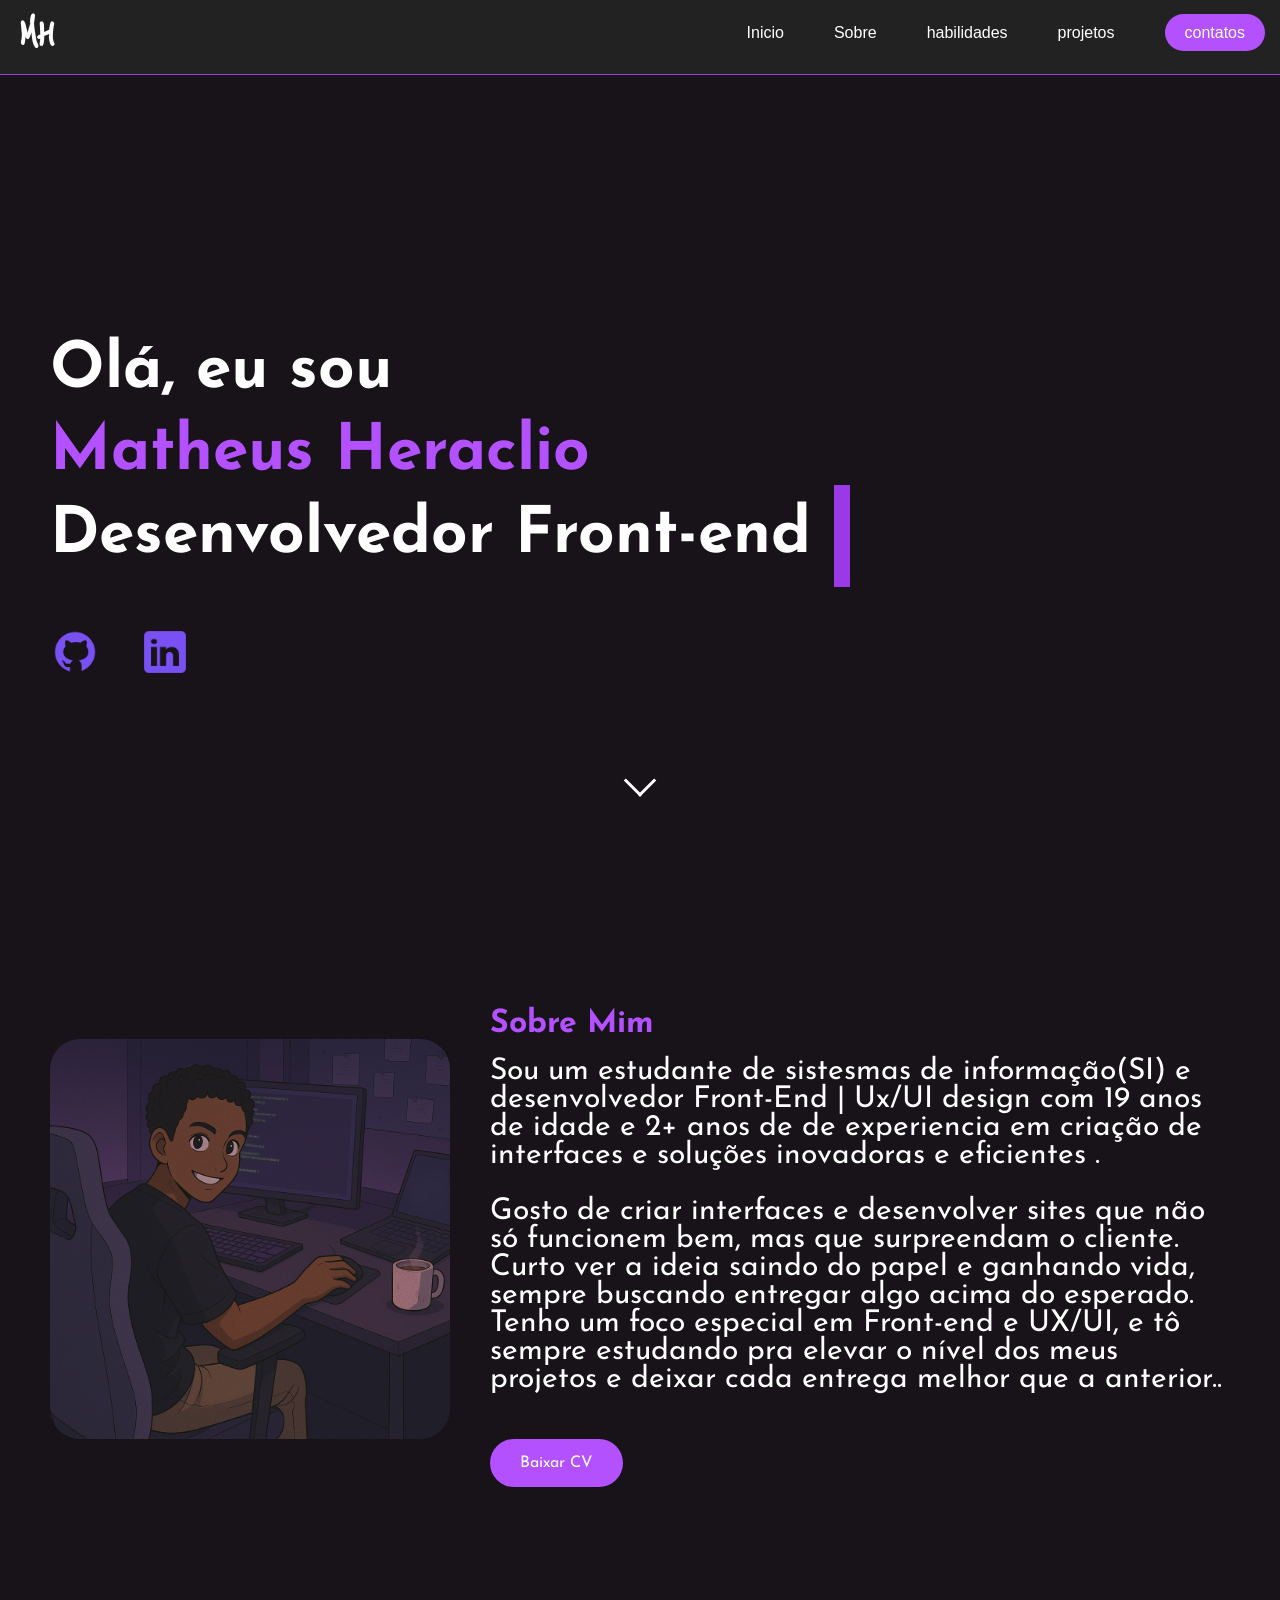
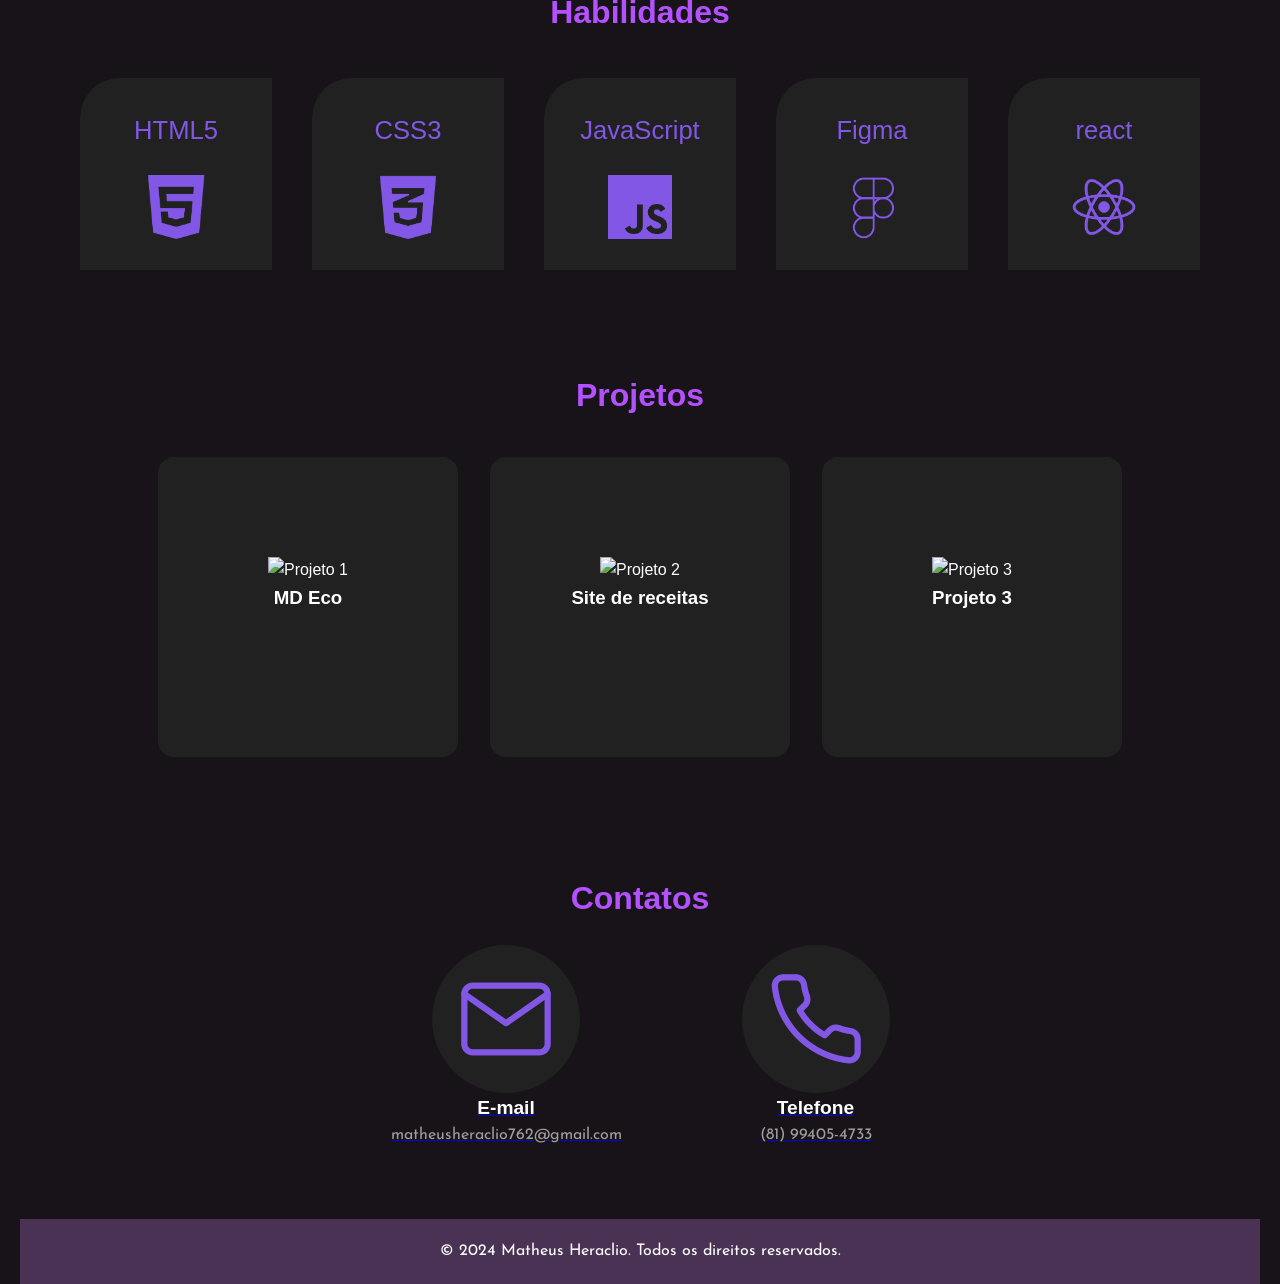
==== Portifolio/index.html @ d5a3b91d "Add files via upload" ====
<!DOCTYPE html>
<html lang="pt-BR">
<head>
    <meta charset="UTF-8">
    <meta name="viewport" content="width=device-width, initial-scale=1.0">
    <title>Matheus Heraclio</title>
    <link rel="stylesheet" href="style.css">
     <link rel="stylesheet" href="https://cdnjs.cloudflare.com/ajax/libs/font-awesome/7.0.1/css/all.min.css">
    <script src="https://unpkg.com/scrollreveal"></script>
    <!--Josefin -->
    <link rel="preconnect" href="https://fonts.googleapis.com">
<link rel="preconnect" href="https://fonts.gstatic.com" crossorigin>
<link href="https://fonts.googleapis.com/css2?family=Josefin+Sans:ital,wght@0,100..700;1,100..700&display=swap" rel="stylesheet">
    <!--Just Me -->
<link rel="preconnect" href="https://fonts.googleapis.com">
<link rel="preconnect" href="https://fonts.gstatic.com" crossorigin>
<link href="https://fonts.googleapis.com/css2?family=Just+Me+Again+Down+Here&display=swap" rel="stylesheet">
 <link rel="shortcut icon" href="/imagens/MH logo2.png">

</head>
   
<body>

    <!-- navbar-->
    <header>
        <h1>MH</h1>
        <nav>
            <ul class="nav-list">
                <li><a href="#inicio">Inicio</a></li>
                <li><a href="#sobre">Sobre</a></li>
                 <li><a href="#habilidades">habilidades</a></li>
                <li><a href="#projetos">projetos</a></li>
                <li><a href="#contatos" class="botao">contatos</a></li>
            </ul>
        </nav> 
    </header>



    <!-- Conteudo principal-->

    <main>  
        <section id="inicio" class="inicio"
        
>       <h1 class="ola">Olá, eu sou</h1>
        <h1 class="nome">Matheus Heraclio</h1>
        <h1 class="front">Desenvolvedor Front-end</h1>
            
        <div class="botoes">
            <a href="https://github.com/Matheus-Heraclio"><img src="/imagens/github.png" alt="" class="botao-imagem"></a>
            <a href="https://www.linkedin.com/in/matheus-heraclio-704944179"><img  src="/imagens/linkedin (1).png" alt="" class="botao-imagem2"></a>
                    <a href="#proxima-secao" class="scroll-down">
                    <i id="sobre" class="arrow"></i>
                    </a>
                </div>
            </section>

<!-- parte sobre mim-->

<section id="sobre" class="sobre">
    <div class="containersobre">
        
        <img src="/imagens/Imagem.png" alt="foto" class="foto">
            <div class="textosobre">
                <h2>Sobre Mim</h2>
            <p>Sou um estudante de sistesmas de informação(SI) e desenvolvedor Front-End | Ux/UI design com 19 anos de idade e 2+ anos de de experiencia em criação de interfaces e soluções inovadoras e eficientes . <br> 
           <br> Gosto de criar interfaces e desenvolver sites que não só funcionem bem, mas que surpreendam o cliente. Curto ver a ideia saindo do papel e ganhando vida, sempre buscando entregar algo acima do esperado. Tenho um foco especial em Front-end e UX/UI, e tô sempre estudando pra elevar o nível dos meus projetos e deixar cada entrega melhor que a anterior..
            </p>
               <a href="/curriculo/Curriculo Matheus Heraclio Monteiro dos Santos.pdf" class="botao-baixar">Baixar CV</a>
        </div>

    </div>
</section>

<!-- habilidades-->
    
    <section id="habilidades" class="habilidades">
        <h1>Habilidades</h2>
       <div class="cardshabilidades">
            <div class="box">
                <p>HTML5</p>
                    <img src="/imagens/html.png.png" alt="HTML5 Logo" class="logoshabilidades">
                    </div>
                        <div class="box">   
                        <p>CSS3</p>
                        <img src="/imagens/css.png" alt="CSS3 Logo" class="logoshabilidades">
                     </div>
                     <div class="box">
                        <p>JavaScript</p>
                        <img src="/imagens/javascript.png" alt="JavaScript Logo" class="logoshabilidades">
                        </div>
                        <div class="box">
                        <p>Figma</p>
                        <img src="/imagens/figma.png" alt="Figma Logo" class="logoshabilidades">
                            </div>
                            <div class="box">
                        <p>react</p>
                        <img src="/imagens/react.png" alt="React Logo" class="logoshabilidades">
                            </div>










        </div>
        
    </section>
    
<!-- projetos-->

    <section id="projetos" class="projetos">
        <h2>Projetos</h2>
       <div class="box2">
        <div class="projeto-card" id="moldal1">
            <img src="" alt="Projeto 1" class="projeto-imagem">
            <h3>MD Eco</h3>
            
        </div>
        <div class="projeto-card" id="moldal2">
            <img src="/imagens/projeto2.png" alt="Projeto 2" class="projeto-imagem">
            <h3>Site de receitas</h3>
           
        </div>
        <div class="projeto-card" id="moldal3">
            <img src="/imagens/projeto3.png" alt="Projeto 3" class="projeto-imagem">
            <h3>Projeto 3</h3>
            
        </div>


        <div class="modals">
        <dialog class="meumodal1" id="meumoldal">
                
          <button id="closemodal">
            <i class="fa-solid fa-xmark"></i>
          </button>
          
          <img src="/imagens/mdeco.jpg" class="imagem-modal">

          <h1>MD Eco</h1>
            <p>MD Eco foi o meu primeiro projeto desenvolvido. Ele surgiu a partir de um desafio com o tema “cidades”, e nasceu como uma proposta para facilitar o processo de reciclagem de resíduos.
             O projeto contou com o protótipo de um aplicativo criado no Figma e um site desenvolvido em HTML, CSS e JavaScript, que permitia aos usuários localizar ecopontos próximos, receber dicas de descarte e aprender a maneira correta de descartar cada tipo de material.
             Além disso, o app oferecia um sistema de recompensas, onde a cada quilo reciclado o usuário acumulava moedas virtuais que podiam ser trocadas por benefícios e descontos com os parceiros da MD Eco, incentivando a reciclagem de forma prática, educativa e sustentável.
             </p>



        </dialog>

        </div>







       </div>
    </section>

    <!-- contato-->

    <section id="contatos" class="contatos">
       <div class="container">
        <h2>Contatos</h2>
        <div class="icons">
          <div class="icon">
            <a href="mailto:matheusheraclio762@gmail.com" target="_blank">
              <div class="box3">
                <img src="/imagens/Email.png" alt="e-mail">
              </div>
            </a>
            <a href="mailto:matheusheraclio762@gmail.com" target="_blank">
              <h4 class="head-line">E-mail</h4>
            </a>
            <a href="mailto:matheusheraclio762@gmail.com" target="_blank">
              <p>matheusheraclio762@gmail.com</p>
            </a>
          </div>

          <div class="icon">
            <a href="https://api.whatsapp.com/send?phone=5581994054733" target="_blank">
              <div class="box3">
                <img src="/imagens/telefone.png" alt="telefone">
              </div>
            </a>
            <a href="https://api.whatsapp.com/send?phone=5581994054733" target="_blank">
              <h4 class="head-line">Telefone</h4>
            </a>
            <a href="https://api.whatsapp.com/send?phone=5581994054733" target="_blank">
              <p>(81) 99405-4733</p>
            </a>
          </div>




    </section>



    <footer> 
    <p>&copy; 2024 Matheus Heraclio. Todos os direitos reservados.</p>
 </footer>

    
    </main>
    



    
<!-- final do site-->

 

     

<script src="script.js" defer></script>
 </body>
</html>
---- Portifolio/style.css ----
/* Estilização geral */
* {
    margin: 0;
    padding: 0;
    box-sizing: border-box;
}

html{
scroll-behavior: smooth;
}

section {
  scroll-margin-top: 200px; /* esse 80px é o mesmo tamanho da navbar */
}



body {
    font-family: 'Segoe UI', Arial, sans-serif;
    background: #171318;
    line-height: 1.6;
}

/* Navbar */
header {
    background: #222;
    color: #fff;
    text-align: center;
    display: flex;
    justify-content: space-between;
    position: fixed;
    top: 0;
    width: 100%;
    border-bottom: #9a39e6 1px solid;
    z-index: 1000;
}


header h1 {
    font-size: 2.5rem;
    margin-bottom: 10px;
   font-family: "Just Me Again Down Here", cursive;
   margin-left:20px;
}



header p {
    font-size: 1.2rem;
    color: #bbb;
}

/* Estilização da Navbar */
nav {
    margin: 20px 0;
    text-align: center;
}

nav a {
    color: #ffffff;
    text-decoration: none;
    margin: 0 15px;
    font-weight: 500;
    transition: color 0.2s;

}

nav a:hover {
    color: #b451ff;
}

.nav-list {
    list-style: none;
    padding: 0;
    display: inline-flex;
    gap: 20px;
}

.botao{
padding: 10px 20px;
background-color:#b451ff;
border: none;
border-radius: 60px;
cursor: pointer;
color: white;
font-size: 16px;


}

/* inicio */

.inicio{
height: 900px;

}

main{
    background-color: #171318;
    height: 90vh;
}

.ola{
    color: white;
    font-size: 64px;
    margin-top: 250px;
    font-family: "Josefin Sans", sans-serif;
}

.front{
    color: white;
    font-size: 64px;
    margin-top: -20px;
    font-family: "Josefin Sans", sans-serif;
    display: block;
    border-right: 16px solid #9a39e6;
    white-space: nowrap;
    overflow: hidden;
    width: 20ch;
    animation: piscando .5s step-end infinite, write 6s steps(22, end) infinite;
}

.textos-inicio{
    display: flex;
    align-items: center;
    padding-bottom: 50px;
  
}
@keyframes piscando {

    50% { border-color: transparent; }
}

@keyframes write {
    20% {
         width: 20ch; 
    }
    70% {
         width: 20ch; 
    }
    85% {
         width: 0ch; 
    }
    100% {
         width: 0ch; 
    }

}

.nome{
    color: #b451ff;
    font-size: 64px;
    margin-top: -20px;
    font-family: "Josefin Sans", sans-serif;
}

.botoes{
    margin-top: 40px;
    display: flex;
    gap: 40px;
}


.botao-imagem{
display: flex;
width: 50px;
height: auto;
border-radius: 0;
}

.botao-imagem2{
height: 50px;
width: 50px;
display: flex;
width: 50px;
height: auto;
border-radius:0 ;
}

.botao-imagem img{
    width: 30px;
    height: auto;
    margin: auto;
}


.scroll-down {
  position: absolute;
  bottom: 100px; /* ajusta a seta aq */
  left: 50%;
  transform: translateX(-50%);
  text-decoration: none;
}

.scroll-down .arrow {
  border: solid #fff;
  border-width: 0 3px 3px 0;
  display: inline-block;
  padding: 10px;
  transform: rotate(45deg);
  animation: bounce 1.5s infinite;
}

@keyframes bounce {
  0%, 20%, 50%, 80%, 100% {
    transform: rotate(45deg) translateY(0);
  }
  40% {
    transform: rotate(45deg) translateY(10px);
  }
  60% {
    transform: rotate(45deg) translateY(5px);
  }
}





/* Main content styles */
main {
    
    margin: 40px auto;
    padding: 0 20px;
}

/* Estilos de Section */


/*section sobre*/
section{
    margin-bottom: 40px;
    background: #171318;
    border-radius: 8px;
    padding: 30px;
}

.sobre{
    display: flex;
    align-items: center;
    gap: 20px;
  
}

.containersobre{
    display: flex;
    align-items: center;
}

.textosobre{
    line-height: 28px;
    font-size: 30px;
    margin-left: 40px;
    color: white;
    font-family: josefin sans;
    text-align: left;
}



.foto{

    width: 400px;
    max-width: 100%;
    height: auto; 
    display: block;
    margin: 0 auto 20px auto;
    border-radius: 30px;
}


section h2 {
    font-size: 2rem;
    margin-bottom: 20px;
    color: #b451ff;
}

.botao-baixar{
    display: flex;
    margin-top: 45px;
    padding: 10px 30px;
    background-color:#b451ff;
    border: none;
    border-radius: 60px;
    cursor: pointer;
    color: white;
    font-size: 16px;
    text-decoration: none;
    width: fit-content;
}

/* Portfolio grid */

.portfolio-grid {
    display: grid;
    grid-template-columns: repeat(auto-fit, minmax(250px, 1fr));
    gap: 24px;
}

.portfolio-item {
    background: #f0f4ff;
    border-radius: 6px;
    padding: 20px;
    transition: box-shadow 0.2s;
}

.portfolio-item:hover {
    box-shadow: 0 4px 16px rgba(0,0,0,0.08);
}

.portfolio-item h3 {
    margin-bottom: 10px;
    font-size: 1.2rem;
    color: #222;
}

.portfolio-item p {
    font-size: 1rem;
    color: #ffffff;
}

/*Habilidades*/

.habilidades{

    display: flex;
    flex-direction: column;
    
}

.cardshabilidades{
    display: flex;
    justify-content: center;
    gap: 40px;
    flex-wrap: wrap;
    margin-top: 20px;
}
.habilidades h1{
    font-size: 2rem;
    margin-bottom: 20px;
    color: #b451ff;
    text-align: center;
    flex-direction: column;
    align-items: center;
    
}
.box{
    position: relative;
    text-align: center;
    background-color: rgb(33, 33, 33);
    width: 12rem;
    aspect-ratio: 1 / 1;
    display: flex;
    flex-direction: column;
    justify-content: center;
    align-items: center;
    border-top-left-radius: 2.5rem;
    cursor: pointer;
    padding: 0px;
    transition: 0.2s; 

}

.box:hover {
  transform: scale(1.1);
}


/* animação bounce */

@keyframes pulse {
  0%   { transform: translateY(0); }
  30%  { transform: translateY(-10px); }
  50%  { transform: translateY(0); }
  70%  { transform: translateY(-5px); }
  100% { transform: translateY(0); }
}



.box p {
font-family: "DM Sans", sans-serif;
    font-size: 1.6rem;
    font-weight: 500;
    color: rgb(130, 87, 230);
    margin-bottom: 1.5rem;
    }

.cardshabilidades .box img {
width: 4rem;
}

/*Projetos*/

.projetos{
    color: #ffffff;
    text-align: center;
}

.projeto-card{
    background-color: rgb(33, 33, 33);
    border-radius: 1rem;
    padding: 1rem;
    margin: 1rem;
    cursor: pointer;
     width: 300px;
    height: 300px;
    padding-top: 100px;
}

.box2{
display: flex;
justify-content: center;

}

.projeto-card:hover {
  animation: pulse 0.6s;
  
}


.modals{
 

}

.meumodal1{
  
  position: fixed; /* fica sempre no centro da tela */
  top: 50%;
  left: 50%;
  transform: translate(-50%, -50%);
  width: 800px;
  height: 100%;
  padding: 20px;
  border: none;
  border-radius: 10px;
 background-color: rgb(33, 33, 33);
  box-shadow: 0 0 20px rgba(0,0,0,0.3);
    border: #9a39e6 1px solid;
color: white;
font-family: poppins;
    
}

dialog::backdrop {
  background-color: rgba(0, 0, 0, 0.4); /* escurece o fundo */
  backdrop-filter: blur(6px); /* aplica o desfoque */
}

#closemodal{
display: flex;
justify-content: center;
align-items: center;
width: 40px;
height: 40px;
background-color: #9a39e6;
border-radius: 10px;
border: none;
cursor: pointer;
}


.imagem-modal{
    width: 600px;
    height: 300px;
    border-radius: 20px;



}






/*contato*/
.container{
    display: flex;
    flex-direction: column;
    align-items: center;
   
}

.icons{
    display: flex;
    flex-wrap: wrap;
    justify-content: center;
    gap: 7.5rem;
}

.icon{
    display: flex;
    flex-direction: column;
    align-items: center;
    justify-content: center;
    transition: 0.2s;
}
.box3{
    display: flex;
    justify-content: center;
    align-items: center;
    background-color: rgb(33, 33, 33);
    border-radius: 50%;
    
}

.box3 img{
    padding: 1.5rem;
    

}

.contatos .icons .icon a p {
    font-family: "josefin sans";
    font-size: 1.8rem;
    color: rgb(161, 158, 158);
    font-size: medium; 
    
}

.head-line{
    font-size: larger;
    color: white;

}






/* Footer styles */
footer {
    background: #4A3255;
    color: #fff;
    text-align: center;
    padding: 20px 0;
    margin-top: 40px;
    width: 100%;
    font-family: "josefin sans";
}

/* Custom cursor */


















/* Responsividade */

@media (max-width: 1200px) {
    .ola, .front, .nome {
        font-size: 48px;
    }
    .containersobre {
        flex-direction: column;
    }
    .foto {
        width: 300px;
    }
    .textosobre {
        font-size: 24px;
        margin-left: 0;
        text-align: center;
    }
}

@media (max-width: 768px) {
    header {
        flex-direction: row;
        padding: 10px;
    }
    
    .nav-list {
        flex-direction: row;
        gap: 10px;
    }
    
    .ola, .front, .nome {
        font-size: 36px;
    }
    
    .botoes {
        justify-content: center;
    }
    
    .cardshabilidades {
        gap: 20px;
    }
    
    .box {
        width: 10rem;
    }
    
    .icons {
        gap: 3rem;
    }
}

@media (max-width: 480px) {
       .inicio {
        height: 400px;
        padding: 0 10px;
        border: olivedrab 2px solid;
    }
    
    .ola, .front, .nome {
        font-size: 32px;
        margin-top: 0px;
    }
    
    .front {
        width: 15ch;
    }
    
    .botoes {
        flex-direction: row;
        align-items: center;
    }
    
    .sobre, .habilidades, .projetos {
        padding: 15px;
    }
    
    .box {
        width: 8rem;
    }
    
    .projeto-card {
        margin: 0.5rem;
    }
}

@media (max-width: 320px) {
    header h1 {
        font-size: 1.8rem;
    }
    
    .ola, .front, .nome {
        font-size: 24px;
    }
    
    .botao {
        padding: 8px 16px;
        font-size: 14px;
    }
}


.sobre{
   
}
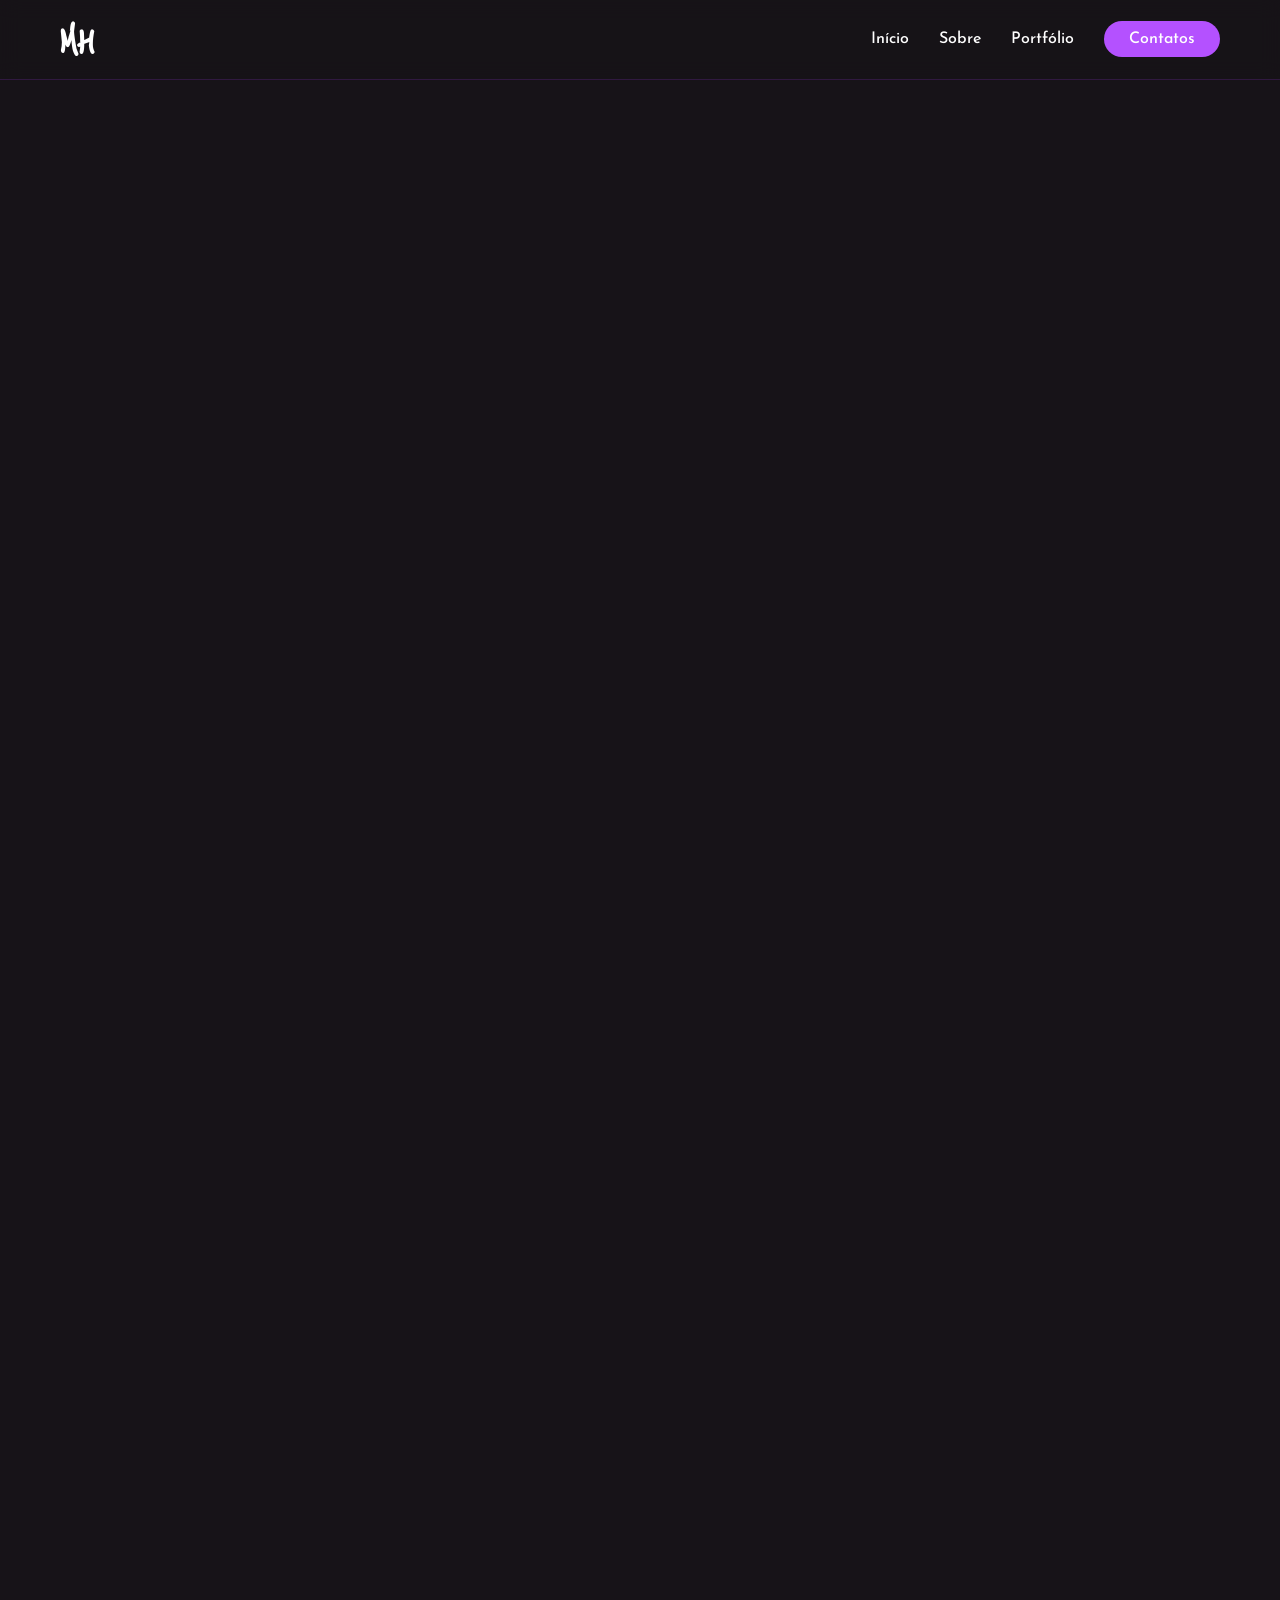
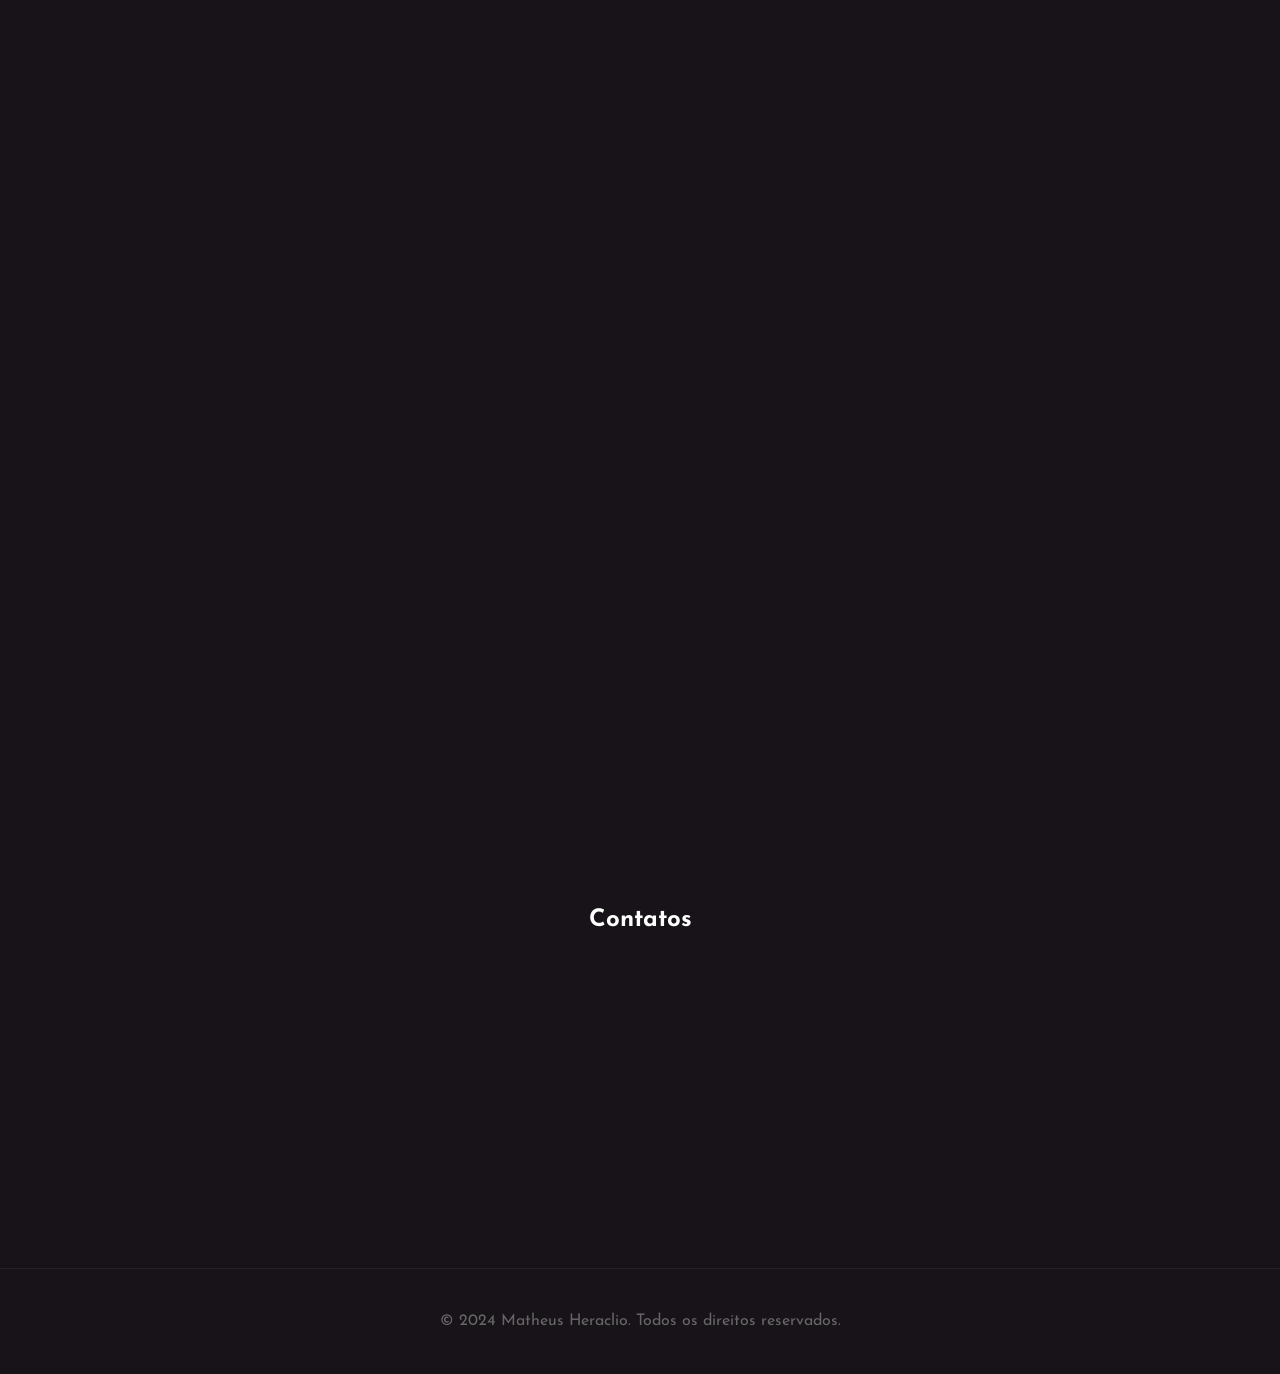
==== commit 446798d0: "Add files via upload" ====
--- a/Portifolio/index.html
+++ b/Portifolio/index.html
@@ -1,226 +1,243 @@
-<!DOCTYPE html>
-<html lang="pt-BR">
-<head>
-    <meta charset="UTF-8">
-    <meta name="viewport" content="width=device-width, initial-scale=1.0">
-    <title>Matheus Heraclio</title>
-    <link rel="stylesheet" href="style.css">
-     <link rel="stylesheet" href="https://cdnjs.cloudflare.com/ajax/libs/font-awesome/7.0.1/css/all.min.css">
-    <script src="https://unpkg.com/scrollreveal"></script>
-    <!--Josefin -->
-    <link rel="preconnect" href="https://fonts.googleapis.com">
-<link rel="preconnect" href="https://fonts.gstatic.com" crossorigin>
-<link href="https://fonts.googleapis.com/css2?family=Josefin+Sans:ital,wght@0,100..700;1,100..700&display=swap" rel="stylesheet">
-    <!--Just Me -->
-<link rel="preconnect" href="https://fonts.googleapis.com">
-<link rel="preconnect" href="https://fonts.gstatic.com" crossorigin>
-<link href="https://fonts.googleapis.com/css2?family=Just+Me+Again+Down+Here&display=swap" rel="stylesheet">
- <link rel="shortcut icon" href="/imagens/MH logo2.png">
-
-</head>
-   
-<body>
-
-    <!-- navbar-->
-    <header>
-        <h1>MH</h1>
-        <nav>
-            <ul class="nav-list">
-                <li><a href="#inicio">Inicio</a></li>
-                <li><a href="#sobre">Sobre</a></li>
-                 <li><a href="#habilidades">habilidades</a></li>
-                <li><a href="#projetos">projetos</a></li>
-                <li><a href="#contatos" class="botao">contatos</a></li>
-            </ul>
-        </nav> 
-    </header>
-
-
-
-    <!-- Conteudo principal-->
-
-    <main>  
-        <section id="inicio" class="inicio"
-        
->       <h1 class="ola">Olá, eu sou</h1>
-        <h1 class="nome">Matheus Heraclio</h1>
-        <h1 class="front">Desenvolvedor Front-end</h1>
-            
-        <div class="botoes">
-            <a href="https://github.com/Matheus-Heraclio"><img src="/imagens/github.png" alt="" class="botao-imagem"></a>
-            <a href="https://www.linkedin.com/in/matheus-heraclio-704944179"><img  src="/imagens/linkedin (1).png" alt="" class="botao-imagem2"></a>
-                    <a href="#proxima-secao" class="scroll-down">
-                    <i id="sobre" class="arrow"></i>
-                    </a>
-                </div>
-            </section>
-
-<!-- parte sobre mim-->
-
-<section id="sobre" class="sobre">
-    <div class="containersobre">
-        
-        <img src="/imagens/Imagem.png" alt="foto" class="foto">
-            <div class="textosobre">
-                <h2>Sobre Mim</h2>
-            <p>Sou um estudante de sistesmas de informação(SI) e desenvolvedor Front-End | Ux/UI design com 19 anos de idade e 2+ anos de de experiencia em criação de interfaces e soluções inovadoras e eficientes . <br> 
-           <br> Gosto de criar interfaces e desenvolver sites que não só funcionem bem, mas que surpreendam o cliente. Curto ver a ideia saindo do papel e ganhando vida, sempre buscando entregar algo acima do esperado. Tenho um foco especial em Front-end e UX/UI, e tô sempre estudando pra elevar o nível dos meus projetos e deixar cada entrega melhor que a anterior..
-            </p>
-               <a href="/curriculo/Curriculo Matheus Heraclio Monteiro dos Santos.pdf" class="botao-baixar">Baixar CV</a>
-        </div>
-
-    </div>
-</section>
-
-<!-- habilidades-->
-    
-    <section id="habilidades" class="habilidades">
-        <h1>Habilidades</h2>
-       <div class="cardshabilidades">
-            <div class="box">
-                <p>HTML5</p>
-                    <img src="/imagens/html.png.png" alt="HTML5 Logo" class="logoshabilidades">
-                    </div>
-                        <div class="box">   
-                        <p>CSS3</p>
-                        <img src="/imagens/css.png" alt="CSS3 Logo" class="logoshabilidades">
-                     </div>
-                     <div class="box">
-                        <p>JavaScript</p>
-                        <img src="/imagens/javascript.png" alt="JavaScript Logo" class="logoshabilidades">
-                        </div>
-                        <div class="box">
-                        <p>Figma</p>
-                        <img src="/imagens/figma.png" alt="Figma Logo" class="logoshabilidades">
-                            </div>
-                            <div class="box">
-                        <p>react</p>
-                        <img src="/imagens/react.png" alt="React Logo" class="logoshabilidades">
-                            </div>
-
-
-
-
-
-
-
-
-
-
-        </div>
-        
-    </section>
-    
-<!-- projetos-->
-
-    <section id="projetos" class="projetos">
-        <h2>Projetos</h2>
-       <div class="box2">
-        <div class="projeto-card" id="moldal1">
-            <img src="" alt="Projeto 1" class="projeto-imagem">
-            <h3>MD Eco</h3>
-            
-        </div>
-        <div class="projeto-card" id="moldal2">
-            <img src="/imagens/projeto2.png" alt="Projeto 2" class="projeto-imagem">
-            <h3>Site de receitas</h3>
-           
-        </div>
-        <div class="projeto-card" id="moldal3">
-            <img src="/imagens/projeto3.png" alt="Projeto 3" class="projeto-imagem">
-            <h3>Projeto 3</h3>
-            
-        </div>
-
-
-        <div class="modals">
-        <dialog class="meumodal1" id="meumoldal">
-                
-          <button id="closemodal">
-            <i class="fa-solid fa-xmark"></i>
-          </button>
-          
-          <img src="/imagens/mdeco.jpg" class="imagem-modal">
-
-          <h1>MD Eco</h1>
-            <p>MD Eco foi o meu primeiro projeto desenvolvido. Ele surgiu a partir de um desafio com o tema “cidades”, e nasceu como uma proposta para facilitar o processo de reciclagem de resíduos.
-             O projeto contou com o protótipo de um aplicativo criado no Figma e um site desenvolvido em HTML, CSS e JavaScript, que permitia aos usuários localizar ecopontos próximos, receber dicas de descarte e aprender a maneira correta de descartar cada tipo de material.
-             Além disso, o app oferecia um sistema de recompensas, onde a cada quilo reciclado o usuário acumulava moedas virtuais que podiam ser trocadas por benefícios e descontos com os parceiros da MD Eco, incentivando a reciclagem de forma prática, educativa e sustentável.
-             </p>
-
-
-
-        </dialog>
-
-        </div>
-
-
-
-
-
-
-
-       </div>
-    </section>
-
-    <!-- contato-->
-
-    <section id="contatos" class="contatos">
-       <div class="container">
-        <h2>Contatos</h2>
-        <div class="icons">
-          <div class="icon">
-            <a href="mailto:matheusheraclio762@gmail.com" target="_blank">
-              <div class="box3">
-                <img src="/imagens/Email.png" alt="e-mail">
-              </div>
-            </a>
-            <a href="mailto:matheusheraclio762@gmail.com" target="_blank">
-              <h4 class="head-line">E-mail</h4>
-            </a>
-            <a href="mailto:matheusheraclio762@gmail.com" target="_blank">
-              <p>matheusheraclio762@gmail.com</p>
-            </a>
-          </div>
-
-          <div class="icon">
-            <a href="https://api.whatsapp.com/send?phone=5581994054733" target="_blank">
-              <div class="box3">
-                <img src="/imagens/telefone.png" alt="telefone">
-              </div>
-            </a>
-            <a href="https://api.whatsapp.com/send?phone=5581994054733" target="_blank">
-              <h4 class="head-line">Telefone</h4>
-            </a>
-            <a href="https://api.whatsapp.com/send?phone=5581994054733" target="_blank">
-              <p>(81) 99405-4733</p>
-            </a>
-          </div>
-
-
-
-
-    </section>
-
-
-
-    <footer> 
-    <p>&copy; 2024 Matheus Heraclio. Todos os direitos reservados.</p>
- </footer>
-
-    
-    </main>
-    
-
-
-
-    
-<!-- final do site-->
-
- 
-
-     
-
-<script src="script.js" defer></script>
- </body>
-</html>+<!DOCTYPE html>
+<html lang="pt-BR">
+<head>
+    <meta charset="UTF-8">
+    <meta name="viewport" content="width=device-width, initial-scale=1.0">
+    <title>Matheus Heraclio | Portfólio</title>
+    <link rel="stylesheet" href="style.css">
+    <link rel="stylesheet" href="https://cdnjs.cloudflare.com/ajax/libs/font-awesome/6.4.0/css/all.min.css">
+    <link rel="preconnect" href="https://fonts.googleapis.com">
+    <link rel="preconnect" href="https://fonts.gstatic.com" crossorigin>
+    <link href="https://fonts.googleapis.com/css2?family=Josefin+Sans:wght@100..700&family=Just+Me+Again+Down+Here&display=swap" rel="stylesheet">
+    <link rel="shortcut icon" href="imagens/MH logo2.png">
+</head>
+<body>
+
+    <header>
+        <div class="container-limit">
+            <h1>MH</h1>
+            <nav>
+                <ul class="nav-list">
+                    <li><a href="#inicio">Início</a></li>
+                    <li><a href="#sobre">Sobre</a></li>
+                    <li><a href="#portfolio">Portfólio</a></li>
+                    <li><a href="#contatos" class="botao-contato">Contatos</a></li>
+                </ul>
+            </nav>
+        </div>
+    </header>
+
+    <main>
+        <!-- Início -->
+        <section id="inicio" class="inicio container-limit">
+            <h1 class="ola">Olá, eu sou</h1>
+            <h1 class="nome">Matheus Heraclio</h1>
+            <h1 class="front">Desenvolvedor Front-end</h1>
+            
+            <div class="botoes-inicio">
+                <a href="https://github.com/Matheus-Heraclio" target="_blank" class="botao-social">
+                    <img src="imagens/github.png" alt="Github">
+                </a>
+                <a href="https://www.linkedin.com/in/matheus-heraclio-704944179" target="_blank" class="botao-social">
+                    <img src="imagens/linkedin (1).png" alt="Linkedin">
+                </a>
+            </div>
+        </section>
+
+        <!-- Sobre Mim -->
+        <section id="sobre" class="sobre">
+            <div class="container-limit">
+                <div class="containersobre">
+                    <img src="imagens/Imagem.png" alt="Matheus Heraclio" class="foto">
+                    <div class="textosobre">
+                        <h2>Sobre Mim</h2>
+                        <p>Sou um estudante de Sistemas de Informação (SI) e desenvolvedor Front-End | UX/UI Design com 19 anos de idade e 2+ anos de experiência em criação de interfaces e soluções inovadoras e eficientes.</p>
+                        <p>Gosto de criar interfaces e desenvolver sites que não só funcionem bem, mas que surpreendam o cliente. Curto ver a ideia saindo do papel e ganhando vida, sempre buscando entregar algo acima do esperado. Tenho um foco especial em Front-end e UX/UI, e estou sempre estudando para elevar o nível dos meus projetos.</p>
+                        <a href="curriculo/Curriculo Matheus Heraclio Monteiro dos Santos.pdf" class="botao-baixar">Baixar CV</a>
+                    </div>
+                </div>
+            </div>
+        </section>
+
+        <!-- Estatísticas -->
+        <section class="estatisticas-secao">
+            <div class="container-limit">
+                <div class="estatisticas-container">
+                    <div class="estatistica-item">
+                        <div class="estatistica-icon"><i class="fa-solid fa-code"></i></div>
+                        <div class="estatistica-info">
+                            <h3>17</h3>
+                            <p>TOTAL DE PROJETOS</p>
+                            <span>Soluções web inovadoras criadas</span>
+                        </div>
+                    </div>
+                    <div class="estatistica-item">
+                        <div class="estatistica-icon"><i class="fa-solid fa-award"></i></div>
+                        <div class="estatistica-info">
+                            <h3>14</h3>
+                            <p>CERTIFICADOS</p>
+                            <span>Competências profissionais validadas</span>
+                        </div>
+                    </div>
+                    <div class="estatistica-item">
+                        <div class="estatistica-icon"><i class="fa-solid fa-globe"></i></div>
+                        <div class="estatistica-info">
+                            <h3>2</h3>
+                            <p>ANOS DE EXPERIÊNCIA</p>
+                            <span>Jornada de aprendizado contínua</span>
+                        </div>
+                    </div>
+                </div>
+            </div>
+        </section>
+
+        <!-- Portfólio -->
+        <section id="portfolio" class="portfolio-abas">
+            <div class="container-limit">
+                <div class="abas-container">
+                    <button class="aba-btn active" onclick="abrirAba(event, 'projetos-aba')">Projetos</button>
+                    <button class="aba-btn" onclick="abrirAba(event, 'certificados-aba')">Certificados</button>
+                    <button class="aba-btn" onclick="abrirAba(event, 'tecnologias-aba')">Tecnologias</button>
+                </div>
+
+                <!-- Aba Projetos -->
+                <div id="projetos-aba" class="aba-conteudo active">
+                    <div class="projetos-grid">
+                        <!-- Projeto 1 -->
+                        <div class="projeto-card">
+                            <div class="projeto-img-wrapper">
+                                <img src="imagens/mdeco.jpg" alt="MD Eco">
+                            </div>
+                            <h3>MD Eco</h3>
+                            <div class="projeto-card-btns">
+                                <a href="#" class="btn-projeto btn-live">Live Demo</a>
+                                <button class="btn-projeto btn-detalhes" onclick="abrirModal('meumoldal')">Detalhes</button>
+                            </div>
+                        </div>
+                        <!-- Projeto 2 -->
+                        <div class="projeto-card">
+                            <div class="projeto-img-wrapper">
+                                <img src="imagens/projeto2.png" alt="Site de Receitas">
+                            </div>
+                            <h3>Site de Receitas</h3>
+                            <div class="projeto-card-btns">
+                                <a href="#" class="btn-projeto btn-live">Live Demo</a>
+                                <button class="btn-projeto btn-detalhes">Detalhes</button>
+                            </div>
+                        </div>
+                        <!-- Projeto 3 -->
+                        <div class="projeto-card">
+                            <div class="projeto-img-wrapper">
+                                <img src="imagens/projeto3.png" alt="Projeto 3">
+                            </div>
+                            <h3>Projeto 3</h3>
+                            <div class="projeto-card-btns">
+                                <a href="#" class="btn-projeto btn-live">Live Demo</a>
+                                <button class="btn-projeto btn-detalhes">Detalhes</button>
+                            </div>
+                        </div>
+                    </div>
+                </div>
+
+                <!-- Aba Certificados -->
+                <div id="certificados-aba" class="aba-conteudo">
+                    <div class="certificados-grid">
+                        <div class="certificado-item" onclick="abrirCertificado(this)">
+                            <img src="imagens/certificado FIAP.jpg" alt="Certificado FIAP">
+                            <div class="certificado-overlay">
+                                <span>Ver certificado</span>
+                            </div>
+                        </div>
+                        <div class="certificado-item" onclick="abrirCertificado(this)">
+                            <img src="imagens/Certificado Web Front-End.jpg" alt="Certificado Web">
+                            <div class="certificado-overlay">
+                                <span>Ver certificado</span>
+                            </div>
+                        </div>
+                        <div class="certificado-item" onclick="abrirCertificado(this)">
+                            <img src="imagens/Certificado LGPD.jpg" alt="Certificado LGPD">
+                            <div class="certificado-overlay">
+                                <span>Ver certificado</span>
+                            </div>
+                        </div>
+                        <div class="certificado-item" onclick="abrirCertificado(this)">
+                            <img src="imagens/Certificado Segurança da informação.jpg" alt="Certificado Segurança">
+                            <div class="certificado-overlay">
+                                <span>Ver certificado</span>
+                            </div>
+                        </div>
+                    </div>
+                </div>
+
+                <!-- Aba Tecnologias -->
+                <div id="tecnologias-aba" class="aba-conteudo">
+                    <div class="cardshabilidades">
+                        <div class="box"><img src="imagens/html.png.png" alt="HTML"><p>HTML5</p></div>
+                        <div class="box"><img src="imagens/css.png" alt="CSS"><p>CSS3</p></div>
+                        <div class="box"><img src="imagens/javascript.png" alt="JS"><p>JavaScript</p></div>
+                        <div class="box"><img src="imagens/figma.png" alt="Figma"><p>Figma</p></div>
+                        <div class="box"><img src="imagens/react.png" alt="React"><p>React</p></div>
+                    </div>
+                </div>
+            </div>
+        </section>
+
+        <!-- Modal MD Eco -->
+        <dialog class="meumodal1" id="meumoldal">
+            <div class="modal-header">
+                <button id="closemodal" onclick="fecharModal('meumoldal')"><i class="fa-solid fa-xmark"></i></button>
+                <div class="modal-breadcrumb">Projetos > MD Eco</div>
+            </div>
+            <div class="modal-body">
+                <div class="modal-content-left">
+                    <h1>MD Eco</h1>
+                    <div class="modal-divider"></div>
+                    <p>🚀 MD Eco foi o meu primeiro projeto desenvolvido. Ele surgiu a partir de um desafio com o tema “cidades”, e nasceu como uma proposta para facilitar o processo de reciclagem de resíduos.</p>
+                    <p>O projeto contou com o protótipo de um aplicativo criado no Figma e um site desenvolvido em HTML, CSS e JavaScript, que permitia aos usuários localizar ecopontos próximos, receber dicas de descarte e aprender a maneira correta de descartar cada tipo de material.</p>
+                    <div class="modal-actions">
+                        <a href="#" class="modal-btn-primary"><i class="fa-solid fa-external-link"></i> Live Demo</a>
+                        <a href="#" class="modal-btn-secondary"><i class="fa-brands fa-github"></i> Github</a>
+                    </div>
+                </div>
+                <div class="modal-content-right">
+                    <img src="imagens/mdeco.jpg" class="imagem-modal">
+                </div>
+            </div>
+        </dialog>
+
+        <!-- Modal de Certificados (Lightbox) -->
+        <div id="modal-certificado" class="modal-lightbox">
+            <span class="close-lightbox" onclick="fecharCertificado()">&times;</span>
+            <img class="modal-content-lightbox" id="img-certificado">
+        </div>
+
+        <!-- Contatos -->
+        <section id="contatos" class="contatos">
+            <div class="container-limit">
+                <h2>Contatos</h2>
+                <div class="icons">
+                    <div class="icon-box">
+                        <img src="imagens/Email.png" alt="Email">
+                        <h4>E-mail</h4>
+                        <p>matheusheraclio762@gmail.com</p>
+                    </div>
+                    <div class="icon-box">
+                        <img src="imagens/telefone.png" alt="Telefone">
+                        <h4>Telefone</h4>
+                        <p>(81) 99405-4733</p>
+                    </div>
+                </div>
+            </div>
+        </section>
+
+        <footer>
+            <div class="container-limit">
+                <p>&copy; 2024 Matheus Heraclio. Todos os direitos reservados.</p>
+            </div>
+        </footer>
+    </main>
+
+    <script src="https://unpkg.com/scrollreveal"></script>
+    <script src="script.js"></script>
+</body>
+</html>
--- a/Portifolio/style.css
+++ b/Portifolio/style.css
@@ -1,668 +1,637 @@
-/* Estilização geral */
-* {
-    margin: 0;
-    padding: 0;
-    box-sizing: border-box;
-}
-
-html{
-scroll-behavior: smooth;
-}
-
-section {
-  scroll-margin-top: 200px; /* esse 80px é o mesmo tamanho da navbar */
-}
-
-
-
-body {
-    font-family: 'Segoe UI', Arial, sans-serif;
-    background: #171318;
-    line-height: 1.6;
-}
-
-/* Navbar */
-header {
-    background: #222;
-    color: #fff;
-    text-align: center;
-    display: flex;
-    justify-content: space-between;
-    position: fixed;
-    top: 0;
-    width: 100%;
-    border-bottom: #9a39e6 1px solid;
-    z-index: 1000;
-}
-
-
-header h1 {
-    font-size: 2.5rem;
-    margin-bottom: 10px;
-   font-family: "Just Me Again Down Here", cursive;
-   margin-left:20px;
-}
-
-
-
-header p {
-    font-size: 1.2rem;
-    color: #bbb;
-}
-
-/* Estilização da Navbar */
-nav {
-    margin: 20px 0;
-    text-align: center;
-}
-
-nav a {
-    color: #ffffff;
-    text-decoration: none;
-    margin: 0 15px;
-    font-weight: 500;
-    transition: color 0.2s;
-
-}
-
-nav a:hover {
-    color: #b451ff;
-}
-
-.nav-list {
-    list-style: none;
-    padding: 0;
-    display: inline-flex;
-    gap: 20px;
-}
-
-.botao{
-padding: 10px 20px;
-background-color:#b451ff;
-border: none;
-border-radius: 60px;
-cursor: pointer;
-color: white;
-font-size: 16px;
-
-
-}
-
-/* inicio */
-
-.inicio{
-height: 900px;
-
-}
-
-main{
-    background-color: #171318;
-    height: 90vh;
-}
-
-.ola{
-    color: white;
-    font-size: 64px;
-    margin-top: 250px;
-    font-family: "Josefin Sans", sans-serif;
-}
-
-.front{
-    color: white;
-    font-size: 64px;
-    margin-top: -20px;
-    font-family: "Josefin Sans", sans-serif;
-    display: block;
-    border-right: 16px solid #9a39e6;
-    white-space: nowrap;
-    overflow: hidden;
-    width: 20ch;
-    animation: piscando .5s step-end infinite, write 6s steps(22, end) infinite;
-}
-
-.textos-inicio{
-    display: flex;
-    align-items: center;
-    padding-bottom: 50px;
-  
-}
-@keyframes piscando {
-
-    50% { border-color: transparent; }
-}
-
-@keyframes write {
-    20% {
-         width: 20ch; 
-    }
-    70% {
-         width: 20ch; 
-    }
-    85% {
-         width: 0ch; 
-    }
-    100% {
-         width: 0ch; 
-    }
-
-}
-
-.nome{
-    color: #b451ff;
-    font-size: 64px;
-    margin-top: -20px;
-    font-family: "Josefin Sans", sans-serif;
-}
-
-.botoes{
-    margin-top: 40px;
-    display: flex;
-    gap: 40px;
-}
-
-
-.botao-imagem{
-display: flex;
-width: 50px;
-height: auto;
-border-radius: 0;
-}
-
-.botao-imagem2{
-height: 50px;
-width: 50px;
-display: flex;
-width: 50px;
-height: auto;
-border-radius:0 ;
-}
-
-.botao-imagem img{
-    width: 30px;
-    height: auto;
-    margin: auto;
-}
-
-
-.scroll-down {
-  position: absolute;
-  bottom: 100px; /* ajusta a seta aq */
-  left: 50%;
-  transform: translateX(-50%);
-  text-decoration: none;
-}
-
-.scroll-down .arrow {
-  border: solid #fff;
-  border-width: 0 3px 3px 0;
-  display: inline-block;
-  padding: 10px;
-  transform: rotate(45deg);
-  animation: bounce 1.5s infinite;
-}
-
-@keyframes bounce {
-  0%, 20%, 50%, 80%, 100% {
-    transform: rotate(45deg) translateY(0);
-  }
-  40% {
-    transform: rotate(45deg) translateY(10px);
-  }
-  60% {
-    transform: rotate(45deg) translateY(5px);
-  }
-}
-
-
-
-
-
-/* Main content styles */
-main {
-    
-    margin: 40px auto;
-    padding: 0 20px;
-}
-
-/* Estilos de Section */
-
-
-/*section sobre*/
-section{
-    margin-bottom: 40px;
-    background: #171318;
-    border-radius: 8px;
-    padding: 30px;
-}
-
-.sobre{
-    display: flex;
-    align-items: center;
-    gap: 20px;
-  
-}
-
-.containersobre{
-    display: flex;
-    align-items: center;
-}
-
-.textosobre{
-    line-height: 28px;
-    font-size: 30px;
-    margin-left: 40px;
-    color: white;
-    font-family: josefin sans;
-    text-align: left;
-}
-
-
-
-.foto{
-
-    width: 400px;
-    max-width: 100%;
-    height: auto; 
-    display: block;
-    margin: 0 auto 20px auto;
-    border-radius: 30px;
-}
-
-
-section h2 {
-    font-size: 2rem;
-    margin-bottom: 20px;
-    color: #b451ff;
-}
-
-.botao-baixar{
-    display: flex;
-    margin-top: 45px;
-    padding: 10px 30px;
-    background-color:#b451ff;
-    border: none;
-    border-radius: 60px;
-    cursor: pointer;
-    color: white;
-    font-size: 16px;
-    text-decoration: none;
-    width: fit-content;
-}
-
-/* Portfolio grid */
-
-.portfolio-grid {
-    display: grid;
-    grid-template-columns: repeat(auto-fit, minmax(250px, 1fr));
-    gap: 24px;
-}
-
-.portfolio-item {
-    background: #f0f4ff;
-    border-radius: 6px;
-    padding: 20px;
-    transition: box-shadow 0.2s;
-}
-
-.portfolio-item:hover {
-    box-shadow: 0 4px 16px rgba(0,0,0,0.08);
-}
-
-.portfolio-item h3 {
-    margin-bottom: 10px;
-    font-size: 1.2rem;
-    color: #222;
-}
-
-.portfolio-item p {
-    font-size: 1rem;
-    color: #ffffff;
-}
-
-/*Habilidades*/
-
-.habilidades{
-
-    display: flex;
-    flex-direction: column;
-    
-}
-
-.cardshabilidades{
-    display: flex;
-    justify-content: center;
-    gap: 40px;
-    flex-wrap: wrap;
-    margin-top: 20px;
-}
-.habilidades h1{
-    font-size: 2rem;
-    margin-bottom: 20px;
-    color: #b451ff;
-    text-align: center;
-    flex-direction: column;
-    align-items: center;
-    
-}
-.box{
-    position: relative;
-    text-align: center;
-    background-color: rgb(33, 33, 33);
-    width: 12rem;
-    aspect-ratio: 1 / 1;
-    display: flex;
-    flex-direction: column;
-    justify-content: center;
-    align-items: center;
-    border-top-left-radius: 2.5rem;
-    cursor: pointer;
-    padding: 0px;
-    transition: 0.2s; 
-
-}
-
-.box:hover {
-  transform: scale(1.1);
-}
-
-
-/* animação bounce */
-
-@keyframes pulse {
-  0%   { transform: translateY(0); }
-  30%  { transform: translateY(-10px); }
-  50%  { transform: translateY(0); }
-  70%  { transform: translateY(-5px); }
-  100% { transform: translateY(0); }
-}
-
-
-
-.box p {
-font-family: "DM Sans", sans-serif;
-    font-size: 1.6rem;
-    font-weight: 500;
-    color: rgb(130, 87, 230);
-    margin-bottom: 1.5rem;
-    }
-
-.cardshabilidades .box img {
-width: 4rem;
-}
-
-/*Projetos*/
-
-.projetos{
-    color: #ffffff;
-    text-align: center;
-}
-
-.projeto-card{
-    background-color: rgb(33, 33, 33);
-    border-radius: 1rem;
-    padding: 1rem;
-    margin: 1rem;
-    cursor: pointer;
-     width: 300px;
-    height: 300px;
-    padding-top: 100px;
-}
-
-.box2{
-display: flex;
-justify-content: center;
-
-}
-
-.projeto-card:hover {
-  animation: pulse 0.6s;
-  
-}
-
-
-.modals{
- 
-
-}
-
-.meumodal1{
-  
-  position: fixed; /* fica sempre no centro da tela */
-  top: 50%;
-  left: 50%;
-  transform: translate(-50%, -50%);
-  width: 800px;
-  height: 100%;
-  padding: 20px;
-  border: none;
-  border-radius: 10px;
- background-color: rgb(33, 33, 33);
-  box-shadow: 0 0 20px rgba(0,0,0,0.3);
-    border: #9a39e6 1px solid;
-color: white;
-font-family: poppins;
-    
-}
-
-dialog::backdrop {
-  background-color: rgba(0, 0, 0, 0.4); /* escurece o fundo */
-  backdrop-filter: blur(6px); /* aplica o desfoque */
-}
-
-#closemodal{
-display: flex;
-justify-content: center;
-align-items: center;
-width: 40px;
-height: 40px;
-background-color: #9a39e6;
-border-radius: 10px;
-border: none;
-cursor: pointer;
-}
-
-
-.imagem-modal{
-    width: 600px;
-    height: 300px;
-    border-radius: 20px;
-
-
-
-}
-
-
-
-
-
-
-/*contato*/
-.container{
-    display: flex;
-    flex-direction: column;
-    align-items: center;
-   
-}
-
-.icons{
-    display: flex;
-    flex-wrap: wrap;
-    justify-content: center;
-    gap: 7.5rem;
-}
-
-.icon{
-    display: flex;
-    flex-direction: column;
-    align-items: center;
-    justify-content: center;
-    transition: 0.2s;
-}
-.box3{
-    display: flex;
-    justify-content: center;
-    align-items: center;
-    background-color: rgb(33, 33, 33);
-    border-radius: 50%;
-    
-}
-
-.box3 img{
-    padding: 1.5rem;
-    
-
-}
-
-.contatos .icons .icon a p {
-    font-family: "josefin sans";
-    font-size: 1.8rem;
-    color: rgb(161, 158, 158);
-    font-size: medium; 
-    
-}
-
-.head-line{
-    font-size: larger;
-    color: white;
-
-}
-
-
-
-
-
-
-/* Footer styles */
-footer {
-    background: #4A3255;
-    color: #fff;
-    text-align: center;
-    padding: 20px 0;
-    margin-top: 40px;
-    width: 100%;
-    font-family: "josefin sans";
-}
-
-/* Custom cursor */
-
-
-
-
-
-
-
-
-
-
-
-
-
-
-
-
-
-
-/* Responsividade */
-
-@media (max-width: 1200px) {
-    .ola, .front, .nome {
-        font-size: 48px;
-    }
-    .containersobre {
-        flex-direction: column;
-    }
-    .foto {
-        width: 300px;
-    }
-    .textosobre {
-        font-size: 24px;
-        margin-left: 0;
-        text-align: center;
-    }
-}
-
-@media (max-width: 768px) {
-    header {
-        flex-direction: row;
-        padding: 10px;
-    }
-    
-    .nav-list {
-        flex-direction: row;
-        gap: 10px;
-    }
-    
-    .ola, .front, .nome {
-        font-size: 36px;
-    }
-    
-    .botoes {
-        justify-content: center;
-    }
-    
-    .cardshabilidades {
-        gap: 20px;
-    }
-    
-    .box {
-        width: 10rem;
-    }
-    
-    .icons {
-        gap: 3rem;
-    }
-}
-
-@media (max-width: 480px) {
-       .inicio {
-        height: 400px;
-        padding: 0 10px;
-        border: olivedrab 2px solid;
-    }
-    
-    .ola, .front, .nome {
-        font-size: 32px;
-        margin-top: 0px;
-    }
-    
-    .front {
-        width: 15ch;
-    }
-    
-    .botoes {
-        flex-direction: row;
-        align-items: center;
-    }
-    
-    .sobre, .habilidades, .projetos {
-        padding: 15px;
-    }
-    
-    .box {
-        width: 8rem;
-    }
-    
-    .projeto-card {
-        margin: 0.5rem;
-    }
-}
-
-@media (max-width: 320px) {
-    header h1 {
-        font-size: 1.8rem;
-    }
-    
-    .ola, .front, .nome {
-        font-size: 24px;
-    }
-    
-    .botao {
-        padding: 8px 16px;
-        font-size: 14px;
-    }
-}
-
-
-.sobre{
-   
-}+/* Estilização geral */
+* {
+    margin: 0;
+    padding: 0;
+    box-sizing: border-box;
+}
+
+html {
+    scroll-behavior: smooth;
+}
+
+body {
+    font-family: 'Josefin Sans', 'Segoe UI', Arial, sans-serif;
+    background: #171318;
+    color: white;
+    line-height: 1.6;
+    overflow-x: hidden;
+}
+
+/* Evita que elementos apareçam antes do ScrollReveal carregar */
+.ola, .nome, .front, .botoes-inicio, .foto, .textosobre, .estatistica-item, .abas-container, .projeto-card, .icon-box {
+    visibility: hidden;
+}
+
+/* Os itens das abas (certificados e tecnologias) não devem ser escondidos inicialmente via CSS 
+   para evitar conflitos com o display: none das abas. O ScrollReveal lidará com eles quando a aba for aberta. */
+.certificado-item, .box {
+    visibility: visible !important;
+    opacity: 1 !important;
+}
+
+/* Container Padronizado */
+.container-limit {
+    max-width: 1200px;
+    margin: 0 auto;
+    padding: 0 20px;
+    width: 100%;
+}
+
+/* Navbar */
+header {
+    background: rgba(23, 19, 24, 0.95);
+    backdrop-filter: blur(10px);
+    color: #fff;
+    display: flex;
+    justify-content: center;
+    position: fixed;
+    top: 0;
+    width: 100%;
+    border-bottom: rgba(154, 57, 230, 0.2) 1px solid;
+    z-index: 1000;
+    height: 80px;
+}
+
+header .container-limit {
+    display: flex;
+    justify-content: space-between;
+    align-items: center;
+    height: 100%;
+}
+
+header h1 {
+    font-size: 2.5rem;
+    font-family: "Just Me Again Down Here", cursive;
+}
+
+nav .nav-list {
+    list-style: none;
+    display: flex;
+    gap: 30px;
+    align-items: center;
+}
+
+nav a {
+    color: #ffffff;
+    text-decoration: none;
+    font-weight: 500;
+    transition: color 0.3s;
+}
+
+nav a:hover {
+    color: #b451ff;
+}
+
+.botao-contato {
+    padding: 10px 25px;
+    background-color: #b451ff;
+    border-radius: 60px;
+    color: white;
+    text-decoration: none;
+    transition: all 0.3s ease;
+}
+
+.botao-contato:hover {
+    background-color: #9a39e6;
+    box-shadow: 0 0 15px rgba(180, 81, 255, 0.4);
+}
+
+/* Inicio */
+.inicio {
+    height: 100vh;
+    display: flex;
+    flex-direction: column;
+    justify-content: center;
+    align-items: flex-start;
+    padding-top: 80px;
+}
+
+.ola {
+    font-size: 2rem;
+    color: #bbb;
+}
+
+.nome {
+    color: #b451ff;
+    font-size: 5rem;
+    margin: 10px 0;
+}
+
+.front {
+    font-size: 3rem;
+    border-right: 4px solid #9a39e6;
+    white-space: nowrap;
+    overflow: hidden;
+    width: 20ch;
+    animation: piscando .5s step-end infinite, write 6s steps(22, end) infinite;
+}
+
+@keyframes piscando { 50% { border-color: transparent; } }
+@keyframes write { 
+    0%, 20% { width: 0; }
+    70%, 85% { width: 20ch; }
+    100% { width: 0; }
+}
+
+.botoes-inicio {
+    margin-top: 40px;
+    display: flex;
+    gap: 20px;
+}
+
+.botao-social {
+    width: 50px;
+    height: 50px;
+    background: rgba(255, 255, 255, 0.05);
+    border: 1px solid rgba(154, 57, 230, 0.3);
+    border-radius: 12px;
+    display: flex;
+    justify-content: center;
+    align-items: center;
+    transition: all 0.3s ease;
+}
+
+.botao-social:hover {
+    background: rgba(180, 81, 255, 0.1);
+    border-color: #b451ff;
+    transform: translateY(-5px);
+}
+
+.botao-social img {
+    width: 25px;
+    height: 25px;
+}
+
+/* Sobre Mim */
+.sobre {
+    padding: 100px 0;
+}
+
+.containersobre {
+    display: flex;
+    align-items: center;
+    gap: 60px;
+}
+
+.foto {
+    width: 400px;
+    border-radius: 30px;
+    box-shadow: 0 20px 40px rgba(0,0,0,0.3);
+}
+
+.textosobre h2 {
+    font-size: 3rem;
+    color: #b451ff;
+    margin-bottom: 20px;
+}
+
+.textosobre p {
+    font-size: 1.1rem;
+    color: #bbb;
+    margin-bottom: 30px;
+}
+
+.botao-baixar {
+    display: inline-block;
+    padding: 12px 35px;
+    background-color: #b451ff;
+    border-radius: 60px;
+    color: white;
+    text-decoration: none;
+    transition: all 0.3s ease;
+}
+
+.botao-baixar:hover {
+    background-color: #9a39e6;
+    transform: scale(1.05);
+}
+
+/* Estatísticas */
+.estatisticas-secao {
+    padding: 50px 0;
+}
+
+.estatisticas-container {
+    display: flex;
+    justify-content: space-between;
+    gap: 20px;
+}
+
+.estatistica-item {
+    background: rgba(33, 33, 33, 0.5);
+    border: 1px solid rgba(154, 57, 230, 0.2);
+    border-radius: 20px;
+    padding: 30px;
+    display: flex;
+    align-items: center;
+    gap: 20px;
+    flex: 1;
+    transition: all 0.3s ease;
+}
+
+.estatistica-item:hover {
+    border-color: #b451ff;
+    transform: translateY(-5px);
+    background: rgba(180, 81, 255, 0.05);
+}
+
+.estatistica-icon {
+    font-size: 2rem;
+    color: #b451ff;
+}
+
+.estatistica-info h3 {
+    font-size: 2.5rem;
+    margin: 0;
+}
+
+.estatistica-info p {
+    color: #b451ff;
+    font-weight: bold;
+    font-size: 0.8rem;
+    letter-spacing: 1px;
+}
+
+.estatistica-info span {
+    color: #888;
+    font-size: 0.8rem;
+}
+
+/* Portfólio Abas */
+.portfolio-abas {
+    padding: 100px 0;
+    text-align: center;
+}
+
+.abas-container {
+    display: inline-flex;
+    background: rgba(33, 33, 33, 0.5);
+    padding: 8px;
+    border-radius: 50px;
+    border: 1px solid rgba(154, 57, 230, 0.3);
+    margin-bottom: 60px;
+}
+
+.aba-btn {
+    background: none;
+    border: none;
+    color: #888;
+    padding: 12px 35px;
+    font-size: 1.1rem;
+    cursor: pointer;
+    border-radius: 40px;
+    transition: all 0.3s ease;
+}
+
+.aba-btn.active {
+    background: #b451ff;
+    color: white;
+}
+
+.aba-conteudo {
+    display: none;
+    animation: fadeIn 0.5s ease;
+}
+
+.aba-conteudo.active {
+    display: block;
+}
+
+@keyframes fadeIn { from { opacity: 0; transform: translateY(10px); } to { opacity: 1; transform: translateY(0); } }
+
+/* Grid de Projetos */
+.projetos-grid {
+    display: grid;
+    grid-template-columns: repeat(auto-fit, minmax(300px, 1fr));
+    gap: 30px;
+}
+
+.projeto-card {
+    background: rgba(33, 33, 33, 0.5);
+    border: 1px solid rgba(255, 255, 255, 0.05);
+    border-radius: 20px;
+    padding: 20px;
+    text-align: left;
+    transition: all 0.3s ease;
+}
+
+.projeto-card:hover {
+    border-color: #b451ff;
+    transform: translateY(-10px);
+}
+
+.projeto-img-wrapper {
+    width: 100%;
+    height: 200px;
+    border-radius: 15px;
+    overflow: hidden;
+    margin-bottom: 20px;
+}
+
+.projeto-img-wrapper img {
+    width: 100%;
+    height: 100%;
+    object-fit: cover;
+    transition: transform 0.5s ease;
+}
+
+.projeto-card:hover .projeto-img-wrapper img {
+    transform: scale(1.1);
+}
+
+.projeto-card h3 {
+    font-size: 1.5rem;
+    margin-bottom: 15px;
+}
+
+.projeto-card-btns {
+    display: flex;
+    gap: 15px;
+}
+
+.btn-projeto {
+    flex: 1;
+    padding: 10px;
+    border-radius: 10px;
+    text-align: center;
+    text-decoration: none;
+    font-size: 0.9rem;
+    font-weight: bold;
+    transition: all 0.3s ease;
+    cursor: pointer;
+    border: none;
+}
+
+.btn-live {
+    background: #b451ff;
+    color: white;
+}
+
+.btn-detalhes {
+    background: rgba(255, 255, 255, 0.05);
+    color: white;
+    border: 1px solid rgba(255, 255, 255, 0.1);
+}
+
+.btn-projeto:hover {
+    transform: translateY(-3px);
+    filter: brightness(1.2);
+}
+
+/* Certificados */
+.certificados-grid {
+    display: grid;
+    grid-template-columns: repeat(auto-fit, minmax(250px, 1fr));
+    gap: 20px;
+}
+
+.certificado-item {
+    position: relative;
+    cursor: pointer;
+    overflow: hidden;
+    border-radius: 15px;
+    border: 1px solid rgba(154, 57, 230, 0.2);
+    transition: all 0.3s ease;
+}
+
+.certificado-item img {
+    width: 100%;
+    display: block;
+    transition: transform 0.5s ease;
+}
+
+.certificado-overlay {
+    position: absolute;
+    top: 0;
+    left: 0;
+    width: 100%;
+    height: 100%;
+    background: rgba(180, 81, 255, 0.4);
+    display: flex;
+    justify-content: center;
+    align-items: center;
+    opacity: 0;
+    transition: opacity 0.3s ease;
+    backdrop-filter: blur(3px);
+}
+
+.certificado-overlay span {
+    color: white;
+    font-weight: bold;
+    font-size: 1.1rem;
+    border: 2px solid white;
+    padding: 10px 20px;
+    border-radius: 30px;
+}
+
+.certificado-item:hover .certificado-overlay {
+    opacity: 1;
+}
+
+.certificado-item:hover img {
+    transform: scale(1.1);
+}
+
+/* Tecnologias */
+.cardshabilidades {
+    display: flex;
+    flex-wrap: wrap;
+    justify-content: center;
+    gap: 30px;
+}
+
+.box {
+    background: rgba(33, 33, 33, 0.5);
+    border: 1px solid rgba(255, 255, 255, 0.05);
+    width: 150px;
+    height: 150px;
+    border-radius: 20px;
+    display: flex;
+    flex-direction: column;
+    justify-content: center;
+    align-items: center;
+    gap: 15px;
+    transition: all 0.3s ease;
+}
+
+.box:hover {
+    border-color: #b451ff;
+    transform: scale(1.1);
+    background: rgba(180, 81, 255, 0.05);
+}
+
+.box img {
+    width: 50px;
+}
+
+.box p {
+    font-weight: bold;
+    color: #b451ff;
+}
+
+/* Modal Projetos */
+.meumodal1 {
+    width: 90%;
+    max-width: 1000px;
+    background: #171318;
+    border: 1px solid #b451ff;
+    border-radius: 25px;
+    padding: 0;
+    color: white;
+    position: fixed;
+    top: 50%;
+    left: 50%;
+    transform: translate(-50%, -50%);
+}
+
+.meumodal1::backdrop {
+    background: rgba(0, 0, 0, 0.8);
+    backdrop-filter: blur(5px);
+}
+
+.modal-header {
+    padding: 20px 30px;
+    border-bottom: 1px solid rgba(255, 255, 255, 0.1);
+    display: flex;
+    align-items: center;
+    gap: 20px;
+}
+
+#closemodal {
+    background: rgba(154, 57, 230, 0.2);
+    color: #b451ff;
+    border: none;
+    width: 35px;
+    height: 35px;
+    border-radius: 10px;
+    cursor: pointer;
+}
+
+.modal-body {
+    display: flex;
+    padding: 40px;
+    gap: 40px;
+}
+
+.modal-content-left { flex: 1; text-align: left; }
+.modal-content-right { flex: 1; }
+
+.imagem-modal {
+    width: 100%;
+    border-radius: 20px;
+    box-shadow: 0 10px 30px rgba(0,0,0,0.5);
+}
+
+.modal-actions {
+    display: flex;
+    gap: 15px;
+    margin-top: 30px;
+}
+
+.modal-btn-primary, .modal-btn-secondary {
+    padding: 12px 25px;
+    border-radius: 10px;
+    text-decoration: none;
+    font-weight: bold;
+    display: flex;
+    align-items: center;
+    gap: 10px;
+}
+
+.modal-btn-primary { background: #b451ff; color: white; }
+.modal-btn-secondary { background: rgba(255, 255, 255, 0.05); color: white; border: 1px solid rgba(255, 255, 255, 0.1); }
+
+/* Modal de Certificados (Lightbox) */
+.modal-lightbox {
+    display: none;
+    position: fixed;
+    z-index: 2000;
+    padding-top: 50px;
+    left: 0;
+    top: 0;
+    width: 100%;
+    height: 100%;
+    overflow: auto;
+    background-color: rgba(0, 0, 0, 0.9);
+    backdrop-filter: blur(10px);
+}
+
+.modal-content-lightbox {
+    margin: auto;
+    display: block;
+    width: 80%;
+    max-width: 900px;
+    border-radius: 15px;
+    box-shadow: 0 0 30px rgba(180, 81, 255, 0.3);
+    animation: zoom 0.6s;
+}
+
+@keyframes zoom {
+    from {transform: scale(0)}
+    to {transform: scale(1)}
+}
+
+.close-lightbox {
+    position: absolute;
+    top: 30px;
+    right: 50px;
+    color: #f1f1f1;
+    font-size: 60px;
+    font-weight: bold;
+    transition: 0.3s;
+    cursor: pointer;
+}
+
+.close-lightbox:hover {
+    color: #b451ff;
+}
+
+/* Contato */
+.contatos {
+    padding: 100px 0;
+    text-align: center;
+}
+
+.icons {
+    display: flex;
+    justify-content: center;
+    gap: 50px;
+    margin-top: 50px;
+}
+
+.icon-box {
+    background: rgba(33, 33, 33, 0.5);
+    border: 1px solid rgba(154, 57, 230, 0.2);
+    padding: 40px;
+    border-radius: 25px;
+    width: 300px;
+    transition: all 0.3s ease;
+}
+
+.icon-box:hover {
+    border-color: #b451ff;
+    transform: translateY(-10px);
+}
+
+.icon-box img { width: 60px; margin-bottom: 20px; }
+
+footer {
+    padding: 40px;
+    border-top: 1px solid rgba(255, 255, 255, 0.05);
+    text-align: center;
+    color: #666;
+}
+
+/* Responsividade */
+@media (max-width: 992px) {
+    .containersobre { flex-direction: column; text-align: center; }
+    .textosobre { text-align: center; }
+    .modal-body { flex-direction: column; }
+    .estatisticas-container { flex-direction: column; align-items: center; }
+    .estatistica-item { width: 100%; max-width: 500px; }
+    .nome { font-size: 3.5rem; }
+    .front { font-size: 2rem; }
+    .icons { flex-direction: column; align-items: center; }
+    .modal-content-lightbox { width: 100%; }
+    .close-lightbox { right: 20px; top: 10px; }
+}
